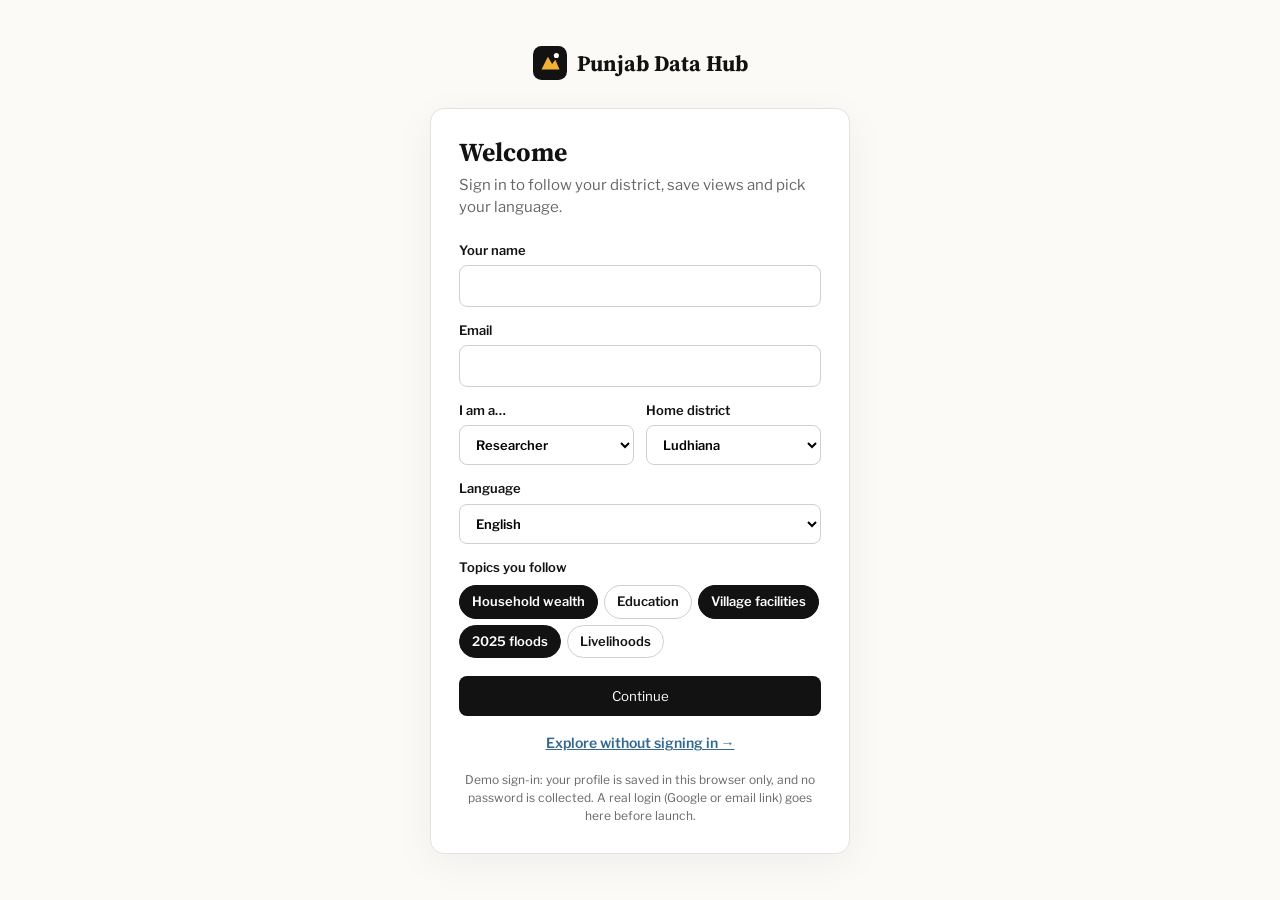
==== web/signin.html @ 34052c27 "Sign-in is now its own page (web/signin.html); returns to the atlas personalized Co-Authored-By: Cla" ====
<!doctype html>
<html lang="en">
<head>
  <meta charset="utf-8">
  <meta name="viewport" content="width=device-width, initial-scale=1">
  <title>Sign in · Punjab Data Hub</title>
  <link rel="stylesheet" href="https://fonts.googleapis.com/css2?family=Source+Serif+4:opsz,wght@8..60,700&family=Libre+Franklin:wght@400;500;600;700&family=Noto+Sans+Gurmukhi:wght@400;600&display=swap">
  <style>
    :root { --ink:#121212; --muted:#666; --line:#e2e2e2; --accent:#326891; --gold:#f2b134; }
    * { box-sizing: border-box; }
    body { margin: 0; min-height: 100vh; display: grid; place-items: center; padding: 24px 16px;
      background: #fbfaf7; color: var(--ink); font: 15px/1.5 "Libre Franklin", "Noto Sans Gurmukhi", Arial, sans-serif; }
    .wrap { width: min(420px, 100%); }
    .brand { display: flex; align-items: center; gap: 10px; justify-content: center; margin-bottom: 28px; text-decoration: none; color: var(--ink); }
    .brand svg { width: 34px; height: 34px; }
    .brand b { font: 700 22px/1 "Source Serif 4", Georgia, serif; }
    .card { background: #fff; border: 1px solid var(--line); border-radius: 14px; padding: 28px; box-shadow: 0 10px 40px rgba(0,0,0,.05); }
    h1 { margin: 0; font: 700 26px/1.2 "Source Serif 4", Georgia, serif; }
    .sub { margin: 6px 0 22px; color: var(--muted); }
    label { display: flex; flex-direction: column; gap: 5px; font-size: 13px; font-weight: 600; margin-bottom: 14px; }
    input, select { font: inherit; border: 1px solid #cfcfcf; border-radius: 8px; padding: 10px 12px; background: #fff; }
    input:focus, select:focus { outline: 2px solid var(--accent); outline-offset: 0; border-color: var(--accent); }
    .row { display: grid; grid-template-columns: 1fr 1fr; gap: 12px; }
    .row label { min-width: 0; } select { width: 100%; min-width: 0; }
    fieldset { border: 0; padding: 0; margin: 0 0 18px; }
    legend { font-size: 13px; font-weight: 600; margin-bottom: 8px; padding: 0; }
    .chips { display: flex; flex-wrap: wrap; gap: 6px; }
    .chips label { margin: 0; flex-direction: row; }
    .chips input { position: absolute; opacity: 0; pointer-events: none; }
    .chips span { border: 1px solid #cfcfcf; border-radius: 999px; padding: 6px 12px; font-weight: 600; cursor: pointer; font-size: 13px; }
    .chips input:checked + span { background: var(--ink); color: #fff; border-color: var(--ink); }
    .chips input:focus-visible + span { outline: 2px solid var(--accent); }
    button { width: 100%; border: 0; border-radius: 8px; padding: 12px; background: var(--ink); color: #fff; font: 700 15px/1 inherit; font-family: inherit; cursor: pointer; }
    button:hover { background: #333; }
    .guest { display: block; text-align: center; margin-top: 16px; color: var(--accent); font-weight: 600; font-size: 14px; }
    .note { margin: 18px 0 0; font-size: 12px; color: var(--muted); text-align: center; }
  </style>
</head>
<body>
  <main class="wrap">
    <a class="brand" href="index.html">
      <svg viewBox="0 0 32 32" aria-hidden="true"><rect width="32" height="32" rx="8" fill="#121212"/><path d="M8 22 L14 10 L18 17 L21 13 L25 22 Z" fill="#f2b134"/><circle cx="22" cy="9" r="2.4" fill="#fff"/></svg>
      <b>Punjab Data Hub</b>
    </a>
    <form class="card" id="f" autocomplete="on">
      <h1 id="h">Welcome</h1>
      <p class="sub">Sign in to follow your district, save views and pick your language.</p>
      <label>Your name<input name="name" required maxlength="60" autocomplete="name"></label>
      <label>Email<input name="email" type="email" required maxlength="120" autocomplete="email"></label>
      <div class="row">
        <label>I am a…<select name="role">
          <option>Researcher</option><option>Teacher or school leader</option><option>Government official</option>
          <option>Journalist</option><option>Parvaaz team</option><option>Student</option><option>Other</option></select></label>
        <label>Home district<select name="home" id="home"></select></label>
      </div>
      <label>Language<select name="lang"><option value="en">English</option><option value="pa">ਪੰਜਾਬੀ</option></select></label>
      <fieldset><legend>Topics you follow</legend><div class="chips" id="topics"></div></fieldset>
      <button type="submit">Continue</button>
      <a class="guest" href="index.html">Explore without signing in →</a>
      <p class="note">Demo sign-in: your profile is saved in this browser only, and no password is collected. A real login (Google or email link) goes here before launch.</p>
    </form>
  </main>
  <script src="js/config.js"></script>
  <script src="js/i18n.js"></script>
  <script src="js/account.js"></script>
  <script>
    (function () {
      const f = document.getElementById("f");
      const a = Atlas.Account.get() || {};
      const districts = Object.keys(Atlas.DISTRICT_PA).sort();
      document.getElementById("home").innerHTML = districts.map((d) => `<option${d === (a.home || "Ludhiana") ? " selected" : ""}>${d}</option>`).join("");
      const fol = a.follow || ["wealth", "villages", "floods"];
      document.getElementById("topics").innerHTML = Atlas.THEMES.map((t) =>
        `<label><input type="checkbox" name="follow" value="${t.id}"${fol.includes(t.id) ? " checked" : ""}><span>${t.label.en}</span></label>`).join("");
      if (a.name) { document.getElementById("h").textContent = "Your profile"; f.name.value = a.name; f.email.value = a.email || ""; f.role.value = a.role || "Researcher"; f.lang.value = a.lang || "en"; }
      f.addEventListener("submit", (e) => {
        e.preventDefault();
        Atlas.Account.signIn({ name: f.name.value.trim(), email: f.email.value.trim(), role: f.role.value, home: f.home.value, lang: f.lang.value,
          follow: [...f.querySelectorAll("[name=follow]:checked")].map((x) => x.value) });
        try { sessionStorage.setItem("pdh-welcome", "1"); } catch (err) { /* ignore */ }
        location.href = "index.html";
      });
    })();
  </script>
</body>
</html>
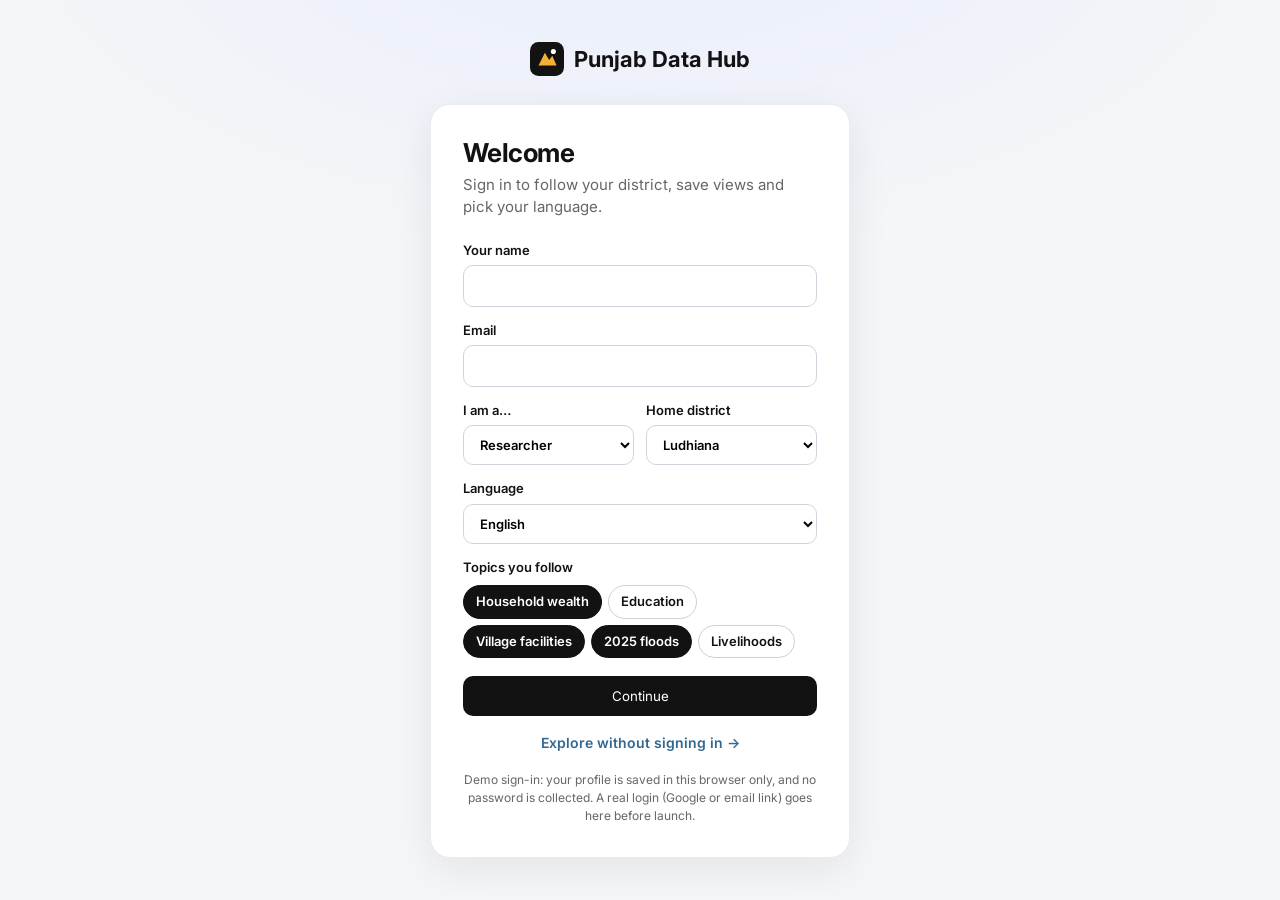
==== commit 2d529774: "Atlas: modern theme (Inter, soft canvas, rounded cards, pill controls, rounded bars); restyled sign-" ====
--- a/web/signin.html
+++ b/web/signin.html
@@ -4,21 +4,21 @@
   <meta charset="utf-8">
   <meta name="viewport" content="width=device-width, initial-scale=1">
   <title>Sign in · Punjab Data Hub</title>
-  <link rel="stylesheet" href="https://fonts.googleapis.com/css2?family=Source+Serif+4:opsz,wght@8..60,700&family=Libre+Franklin:wght@400;500;600;700&family=Noto+Sans+Gurmukhi:wght@400;600&display=swap">
+  <link rel="stylesheet" href="https://fonts.googleapis.com/css2?family=Inter:wght@400;500;600;700;800&family=Noto+Sans+Gurmukhi:wght@400;500;600;700&display=swap">
   <style>
     :root { --ink:#121212; --muted:#666; --line:#e2e2e2; --accent:#326891; --gold:#f2b134; }
     * { box-sizing: border-box; }
     body { margin: 0; min-height: 100vh; display: grid; place-items: center; padding: 24px 16px;
-      background: #fbfaf7; color: var(--ink); font: 15px/1.5 "Libre Franklin", "Noto Sans Gurmukhi", Arial, sans-serif; }
+      background: radial-gradient(1200px 600px at 50% -10%, #e9eefc 0%, #f5f6f8 60%); color: var(--ink); font: 15px/1.5 Inter, "Noto Sans Gurmukhi", system-ui, sans-serif; }
     .wrap { width: min(420px, 100%); }
     .brand { display: flex; align-items: center; gap: 10px; justify-content: center; margin-bottom: 28px; text-decoration: none; color: var(--ink); }
     .brand svg { width: 34px; height: 34px; }
-    .brand b { font: 700 22px/1 "Source Serif 4", Georgia, serif; }
-    .card { background: #fff; border: 1px solid var(--line); border-radius: 14px; padding: 28px; box-shadow: 0 10px 40px rgba(0,0,0,.05); }
-    h1 { margin: 0; font: 700 26px/1.2 "Source Serif 4", Georgia, serif; }
+    .brand b { font: 700 22px/1 Inter, system-ui, sans-serif; }
+    .card { background: #fff; border: 1px solid #eaecf0; border-radius: 20px; padding: 32px; box-shadow: 0 12px 40px rgba(16,24,40,.08); }
+    h1 { margin: 0; letter-spacing: -.02em; font: 700 26px/1.2 Inter, system-ui, sans-serif; }
     .sub { margin: 6px 0 22px; color: var(--muted); }
     label { display: flex; flex-direction: column; gap: 5px; font-size: 13px; font-weight: 600; margin-bottom: 14px; }
-    input, select { font: inherit; border: 1px solid #cfcfcf; border-radius: 8px; padding: 10px 12px; background: #fff; }
+    input, select { font: inherit; border: 1px solid #d0d5dd; border-radius: 10px; padding: 10px 12px; background: #fff; }
     input:focus, select:focus { outline: 2px solid var(--accent); outline-offset: 0; border-color: var(--accent); }
     .row { display: grid; grid-template-columns: 1fr 1fr; gap: 12px; }
     .row label { min-width: 0; } select { width: 100%; min-width: 0; }
@@ -30,9 +30,9 @@
     .chips span { border: 1px solid #cfcfcf; border-radius: 999px; padding: 6px 12px; font-weight: 600; cursor: pointer; font-size: 13px; }
     .chips input:checked + span { background: var(--ink); color: #fff; border-color: var(--ink); }
     .chips input:focus-visible + span { outline: 2px solid var(--accent); }
-    button { width: 100%; border: 0; border-radius: 8px; padding: 12px; background: var(--ink); color: #fff; font: 700 15px/1 inherit; font-family: inherit; cursor: pointer; }
+    button { width: 100%; border: 0; border-radius: 10px; padding: 12px; background: var(--ink); color: #fff; font: 700 15px/1 inherit; font-family: inherit; cursor: pointer; }
     button:hover { background: #333; }
-    .guest { display: block; text-align: center; margin-top: 16px; color: var(--accent); font-weight: 600; font-size: 14px; }
+    .guest { text-decoration: none; display: block; text-align: center; margin-top: 16px; color: var(--accent); font-weight: 600; font-size: 14px; }
     .note { margin: 18px 0 0; font-size: 12px; color: var(--muted); text-align: center; }
   </style>
 </head>
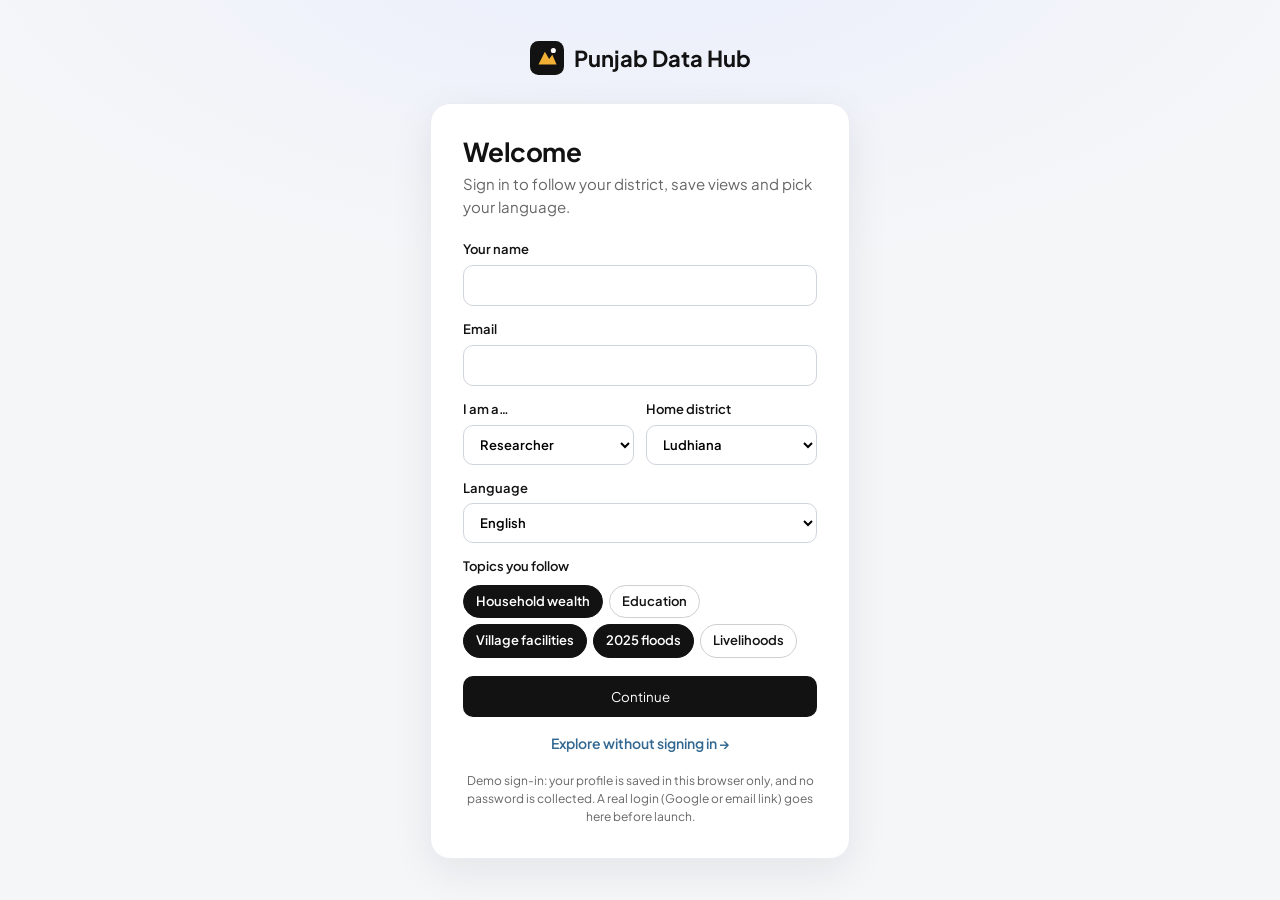
==== commit dfd722a0: "Atlas: theme v3 (Plus Jakarta Sans, navy bar, saffron accent) and a floating vector map with glass t" ====
--- a/web/signin.html
+++ b/web/signin.html
@@ -4,18 +4,18 @@
   <meta charset="utf-8">
   <meta name="viewport" content="width=device-width, initial-scale=1">
   <title>Sign in · Punjab Data Hub</title>
-  <link rel="stylesheet" href="https://fonts.googleapis.com/css2?family=Inter:wght@400;500;600;700;800&family=Noto+Sans+Gurmukhi:wght@400;500;600;700&display=swap">
+  <link rel="stylesheet" href="https://fonts.googleapis.com/css2?family=Plus+Jakarta+Sans:wght@400;500;600;700;800&family=Noto+Sans+Gurmukhi:wght@400;500;600;700&display=swap">
   <style>
     :root { --ink:#121212; --muted:#666; --line:#e2e2e2; --accent:#326891; --gold:#f2b134; }
     * { box-sizing: border-box; }
     body { margin: 0; min-height: 100vh; display: grid; place-items: center; padding: 24px 16px;
-      background: radial-gradient(1200px 600px at 50% -10%, #e9eefc 0%, #f5f6f8 60%); color: var(--ink); font: 15px/1.5 Inter, "Noto Sans Gurmukhi", system-ui, sans-serif; }
+      background: radial-gradient(1200px 600px at 50% -10%, #e9eefc 0%, #f5f6f8 60%); color: var(--ink); font: 15px/1.5 "Plus Jakarta Sans", "Noto Sans Gurmukhi", system-ui, sans-serif; }
     .wrap { width: min(420px, 100%); }
     .brand { display: flex; align-items: center; gap: 10px; justify-content: center; margin-bottom: 28px; text-decoration: none; color: var(--ink); }
     .brand svg { width: 34px; height: 34px; }
-    .brand b { font: 700 22px/1 Inter, system-ui, sans-serif; }
+    .brand b { font: 700 22px/1 "Plus Jakarta Sans", system-ui, sans-serif; }
     .card { background: #fff; border: 1px solid #eaecf0; border-radius: 20px; padding: 32px; box-shadow: 0 12px 40px rgba(16,24,40,.08); }
-    h1 { margin: 0; letter-spacing: -.02em; font: 700 26px/1.2 Inter, system-ui, sans-serif; }
+    h1 { margin: 0; letter-spacing: -.02em; font: 700 26px/1.2 "Plus Jakarta Sans", system-ui, sans-serif; }
     .sub { margin: 6px 0 22px; color: var(--muted); }
     label { display: flex; flex-direction: column; gap: 5px; font-size: 13px; font-weight: 600; margin-bottom: 14px; }
     input, select { font: inherit; border: 1px solid #d0d5dd; border-radius: 10px; padding: 10px 12px; background: #fff; }
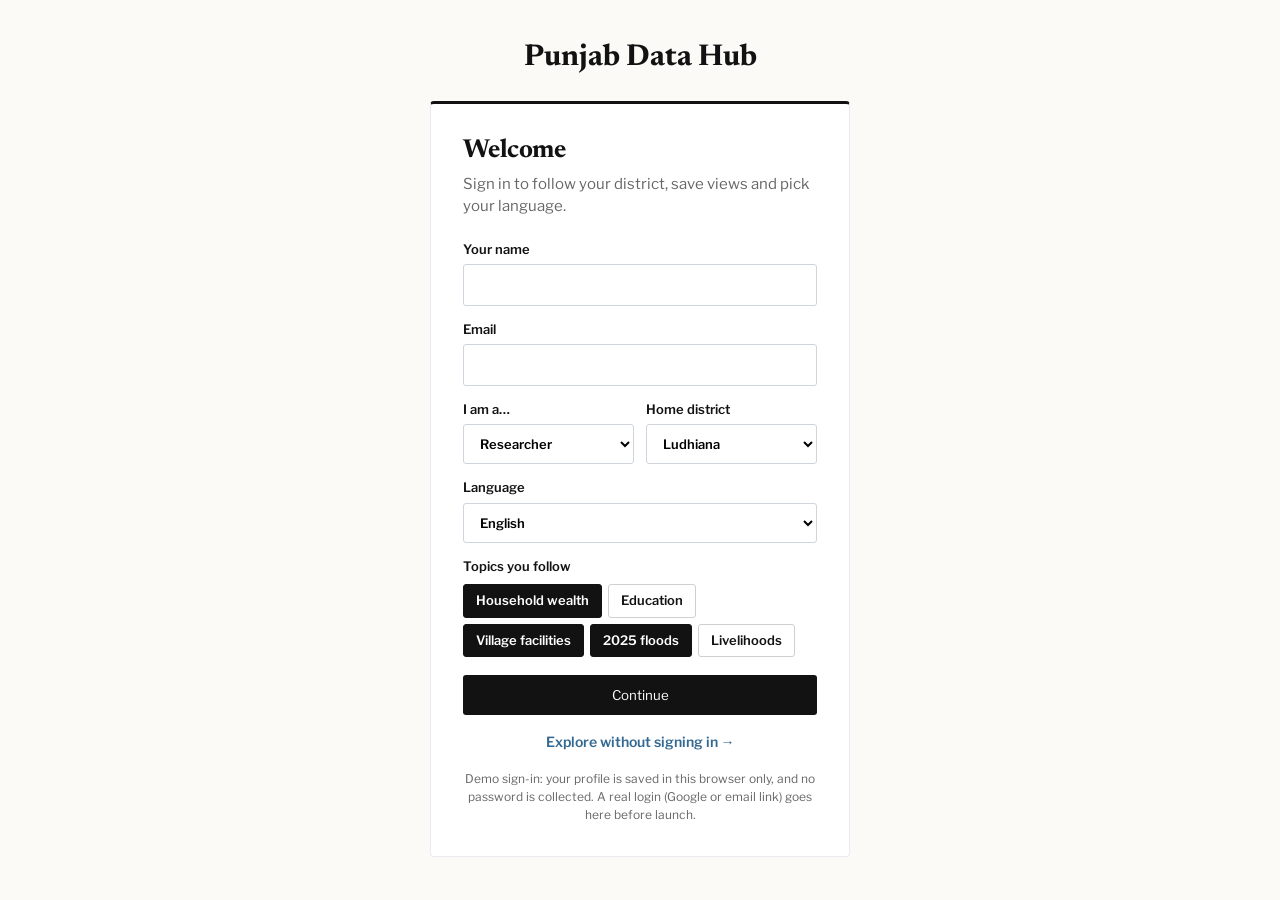
==== commit ed50746a: "Atlas: editorial theme (Newsreader + Libre Franklin, paper, hairlines); story column + sticky mid-si" ====
--- a/web/signin.html
+++ b/web/signin.html
@@ -4,21 +4,21 @@
   <meta charset="utf-8">
   <meta name="viewport" content="width=device-width, initial-scale=1">
   <title>Sign in · Punjab Data Hub</title>
-  <link rel="stylesheet" href="https://fonts.googleapis.com/css2?family=Plus+Jakarta+Sans:wght@400;500;600;700;800&family=Noto+Sans+Gurmukhi:wght@400;500;600;700&display=swap">
+  <link rel="stylesheet" href="https://fonts.googleapis.com/css2?family=Newsreader:opsz,wght@6..72,600;6..72,700&family=Libre+Franklin:wght@400;500;600;700&family=Noto+Sans+Gurmukhi:wght@400;600&display=swap">
   <style>
     :root { --ink:#121212; --muted:#666; --line:#e2e2e2; --accent:#326891; --gold:#f2b134; }
     * { box-sizing: border-box; }
     body { margin: 0; min-height: 100vh; display: grid; place-items: center; padding: 24px 16px;
-      background: radial-gradient(1200px 600px at 50% -10%, #e9eefc 0%, #f5f6f8 60%); color: var(--ink); font: 15px/1.5 "Plus Jakarta Sans", "Noto Sans Gurmukhi", system-ui, sans-serif; }
+      background: #fbfaf7; color: var(--ink); font: 15px/1.5 "Libre Franklin", "Noto Sans Gurmukhi", Arial, sans-serif; }
     .wrap { width: min(420px, 100%); }
     .brand { display: flex; align-items: center; gap: 10px; justify-content: center; margin-bottom: 28px; text-decoration: none; color: var(--ink); }
-    .brand svg { width: 34px; height: 34px; }
-    .brand b { font: 700 22px/1 "Plus Jakarta Sans", system-ui, sans-serif; }
-    .card { background: #fff; border: 1px solid #eaecf0; border-radius: 20px; padding: 32px; box-shadow: 0 12px 40px rgba(16,24,40,.08); }
-    h1 { margin: 0; letter-spacing: -.02em; font: 700 26px/1.2 "Plus Jakarta Sans", system-ui, sans-serif; }
+    .brand svg { display: none; }
+    .brand b { font: 700 30px/1 "Newsreader", Georgia, serif; }
+    .card { background: #fff; border: 1px solid #eaecf0; border-radius: 4px; padding: 32px; box-shadow: none; border-top: 3px solid #121212; }
+    h1 { margin: 0; letter-spacing: -.02em; font: 700 26px/1.2 "Newsreader", Georgia, serif; }
     .sub { margin: 6px 0 22px; color: var(--muted); }
     label { display: flex; flex-direction: column; gap: 5px; font-size: 13px; font-weight: 600; margin-bottom: 14px; }
-    input, select { font: inherit; border: 1px solid #d0d5dd; border-radius: 10px; padding: 10px 12px; background: #fff; }
+    input, select { font: inherit; border: 1px solid #d0d5dd; border-radius: 3px; padding: 10px 12px; background: #fff; }
     input:focus, select:focus { outline: 2px solid var(--accent); outline-offset: 0; border-color: var(--accent); }
     .row { display: grid; grid-template-columns: 1fr 1fr; gap: 12px; }
     .row label { min-width: 0; } select { width: 100%; min-width: 0; }
@@ -27,10 +27,10 @@
     .chips { display: flex; flex-wrap: wrap; gap: 6px; }
     .chips label { margin: 0; flex-direction: row; }
     .chips input { position: absolute; opacity: 0; pointer-events: none; }
-    .chips span { border: 1px solid #cfcfcf; border-radius: 999px; padding: 6px 12px; font-weight: 600; cursor: pointer; font-size: 13px; }
+    .chips span { border: 1px solid #cfcfcf; border-radius: 3px; padding: 6px 12px; font-weight: 600; cursor: pointer; font-size: 13px; }
     .chips input:checked + span { background: var(--ink); color: #fff; border-color: var(--ink); }
     .chips input:focus-visible + span { outline: 2px solid var(--accent); }
-    button { width: 100%; border: 0; border-radius: 10px; padding: 12px; background: var(--ink); color: #fff; font: 700 15px/1 inherit; font-family: inherit; cursor: pointer; }
+    button { width: 100%; border: 0; border-radius: 3px; padding: 12px; background: var(--ink); color: #fff; font: 700 15px/1 inherit; font-family: inherit; cursor: pointer; }
     button:hover { background: #333; }
     .guest { text-decoration: none; display: block; text-align: center; margin-top: 16px; color: var(--accent); font-weight: 600; font-size: 14px; }
     .note { margin: 18px 0 0; font-size: 12px; color: var(--muted); text-align: center; }
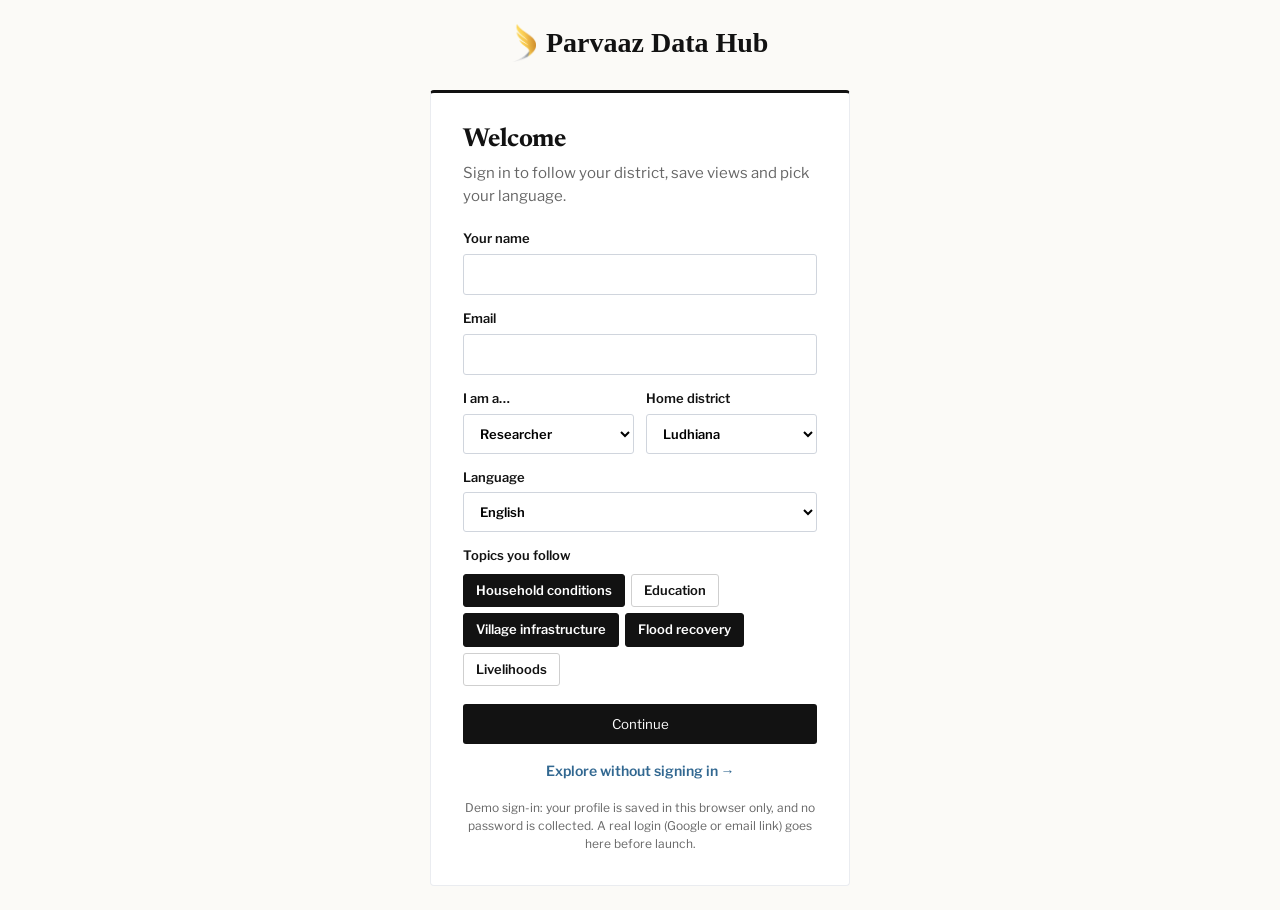
==== commit 20ae27bf: "Rename to Parvaaz Data Hub, plain serif title, add Parvaaz logo Wing mark in the masthead, footer, A" ====
--- a/web/signin.html
+++ b/web/signin.html
@@ -3,7 +3,7 @@
 <head>
   <meta charset="utf-8">
   <meta name="viewport" content="width=device-width, initial-scale=1">
-  <title>Sign in · Punjab Data Hub</title>
+  <title>Sign in · Parvaaz Data Hub</title>
   <link rel="stylesheet" href="https://fonts.googleapis.com/css2?family=Newsreader:opsz,wght@6..72,600;6..72,700&family=Libre+Franklin:wght@400;500;600;700&family=Noto+Sans+Gurmukhi:wght@400;600&display=swap">
   <style>
     :root { --ink:#121212; --muted:#666; --line:#e2e2e2; --accent:#326891; --gold:#f2b134; }
@@ -13,7 +13,7 @@
     .wrap { width: min(420px, 100%); }
     .brand { display: flex; align-items: center; gap: 10px; justify-content: center; margin-bottom: 28px; text-decoration: none; color: var(--ink); }
     .brand svg { display: none; }
-    .brand b { font: 700 30px/1 "Newsreader", Georgia, serif; }
+    .brand b { font: 700 28px/1 "Source Serif 4", Georgia, serif; }
     .card { background: #fff; border: 1px solid #eaecf0; border-radius: 4px; padding: 32px; box-shadow: none; border-top: 3px solid #121212; }
     h1 { margin: 0; letter-spacing: -.02em; font: 700 26px/1.2 "Newsreader", Georgia, serif; }
     .sub { margin: 6px 0 22px; color: var(--muted); }
@@ -40,7 +40,7 @@
   <main class="wrap">
     <a class="brand" href="index.html">
       <svg viewBox="0 0 32 32" aria-hidden="true"><rect width="32" height="32" rx="8" fill="#121212"/><path d="M8 22 L14 10 L18 17 L21 13 L25 22 Z" fill="#f2b134"/><circle cx="22" cy="9" r="2.4" fill="#fff"/></svg>
-      <b>Punjab Data Hub</b>
+      <img src="img/parvaaz-wing.png" alt="" style="height:38px"><b>Parvaaz Data Hub</b>
     </a>
     <form class="card" id="f" autocomplete="on">
       <h1 id="h">Welcome</h1>
